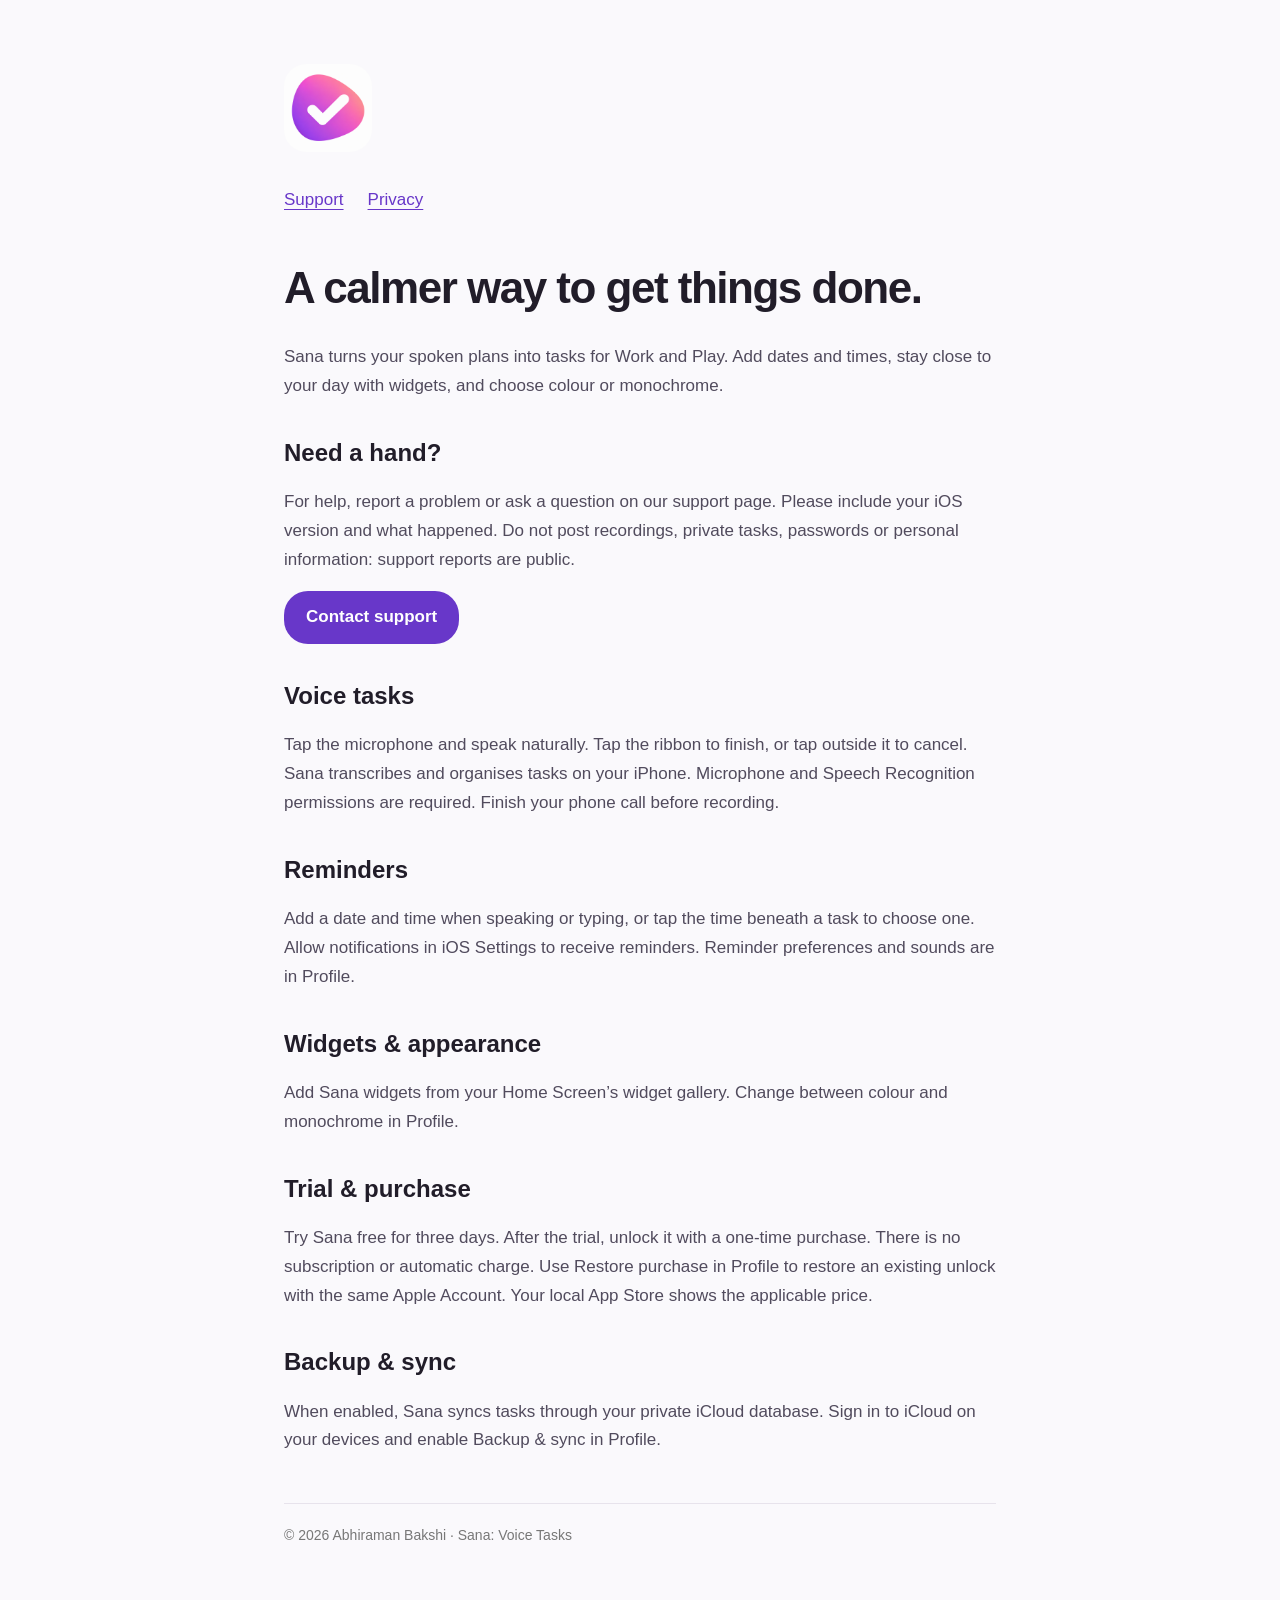
==== index.html @ ad00d0a8 "Publish Sana support and privacy pages" ====
<!doctype html><html lang="en"><head><meta charset="utf-8"><meta name="viewport" content="width=device-width, initial-scale=1"><title>Support · Sana</title><link rel="stylesheet" href="style.css"></head><body><main><a href="index.html" aria-label="Sana home"><img src="icon.png" alt="Sana"></a><nav><a href="index.html">Support</a><a href="privacy.html">Privacy</a></nav><h1>A calmer way to get things done.</h1><p>Sana turns your spoken plans into tasks for Work and Play. Add dates and times, stay close to your day with widgets, and choose colour or monochrome.</p><h2>Need a hand?</h2><p>For help, report a problem or ask a question on our support page. Please include your iOS version and what happened. Do not post recordings, private tasks, passwords or personal information: support reports are public.</p><a class="button" href="https://github.com/devdevab/sana-support/issues/new">Contact support</a><h2>Voice tasks</h2><p>Tap the microphone and speak naturally. Tap the ribbon to finish, or tap outside it to cancel. Sana transcribes and organises tasks on your iPhone. Microphone and Speech Recognition permissions are required. Finish your phone call before recording.</p><h2>Reminders</h2><p>Add a date and time when speaking or typing, or tap the time beneath a task to choose one. Allow notifications in iOS Settings to receive reminders. Reminder preferences and sounds are in Profile.</p><h2>Widgets & appearance</h2><p>Add Sana widgets from your Home Screen’s widget gallery. Change between colour and monochrome in Profile.</p><h2>Trial & purchase</h2><p>Try Sana free for three days. After the trial, unlock it with a one-time purchase. There is no subscription or automatic charge. Use Restore purchase in Profile to restore an existing unlock with the same Apple Account. Your local App Store shows the applicable price.</p><h2>Backup & sync</h2><p>When enabled, Sana syncs tasks through your private iCloud database. Sign in to iCloud on your devices and enable Backup & sync in Profile.</p><footer class="small">© 2026 Abhiraman Bakshi · Sana: Voice Tasks</footer></main></body></html>
---- style.css ----
*{box-sizing:border-box}body{margin:0;background:#faf9fc;color:#211d29;font:17px/1.7 -apple-system,BlinkMacSystemFont,"Segoe UI",sans-serif}main{max-width:760px;margin:auto;padding:64px 24px}nav{display:flex;gap:24px;margin:24px 0 48px}a{color:#6837c9;text-underline-offset:4px}img{width:88px;border-radius:22px}h1{font-size:44px;line-height:1.15;letter-spacing:-1.5px}h2{font-size:24px;margin-top:36px;line-height:1.3}p,li{color:#514b5d}.small{font-size:14px;color:#777}footer{border-top:1px solid #e7e3ec;margin-top:48px;padding-top:20px}.button{display:inline-block;background:#6837c9;color:white;padding:12px 22px;border-radius:24px;text-decoration:none;font-weight:600}
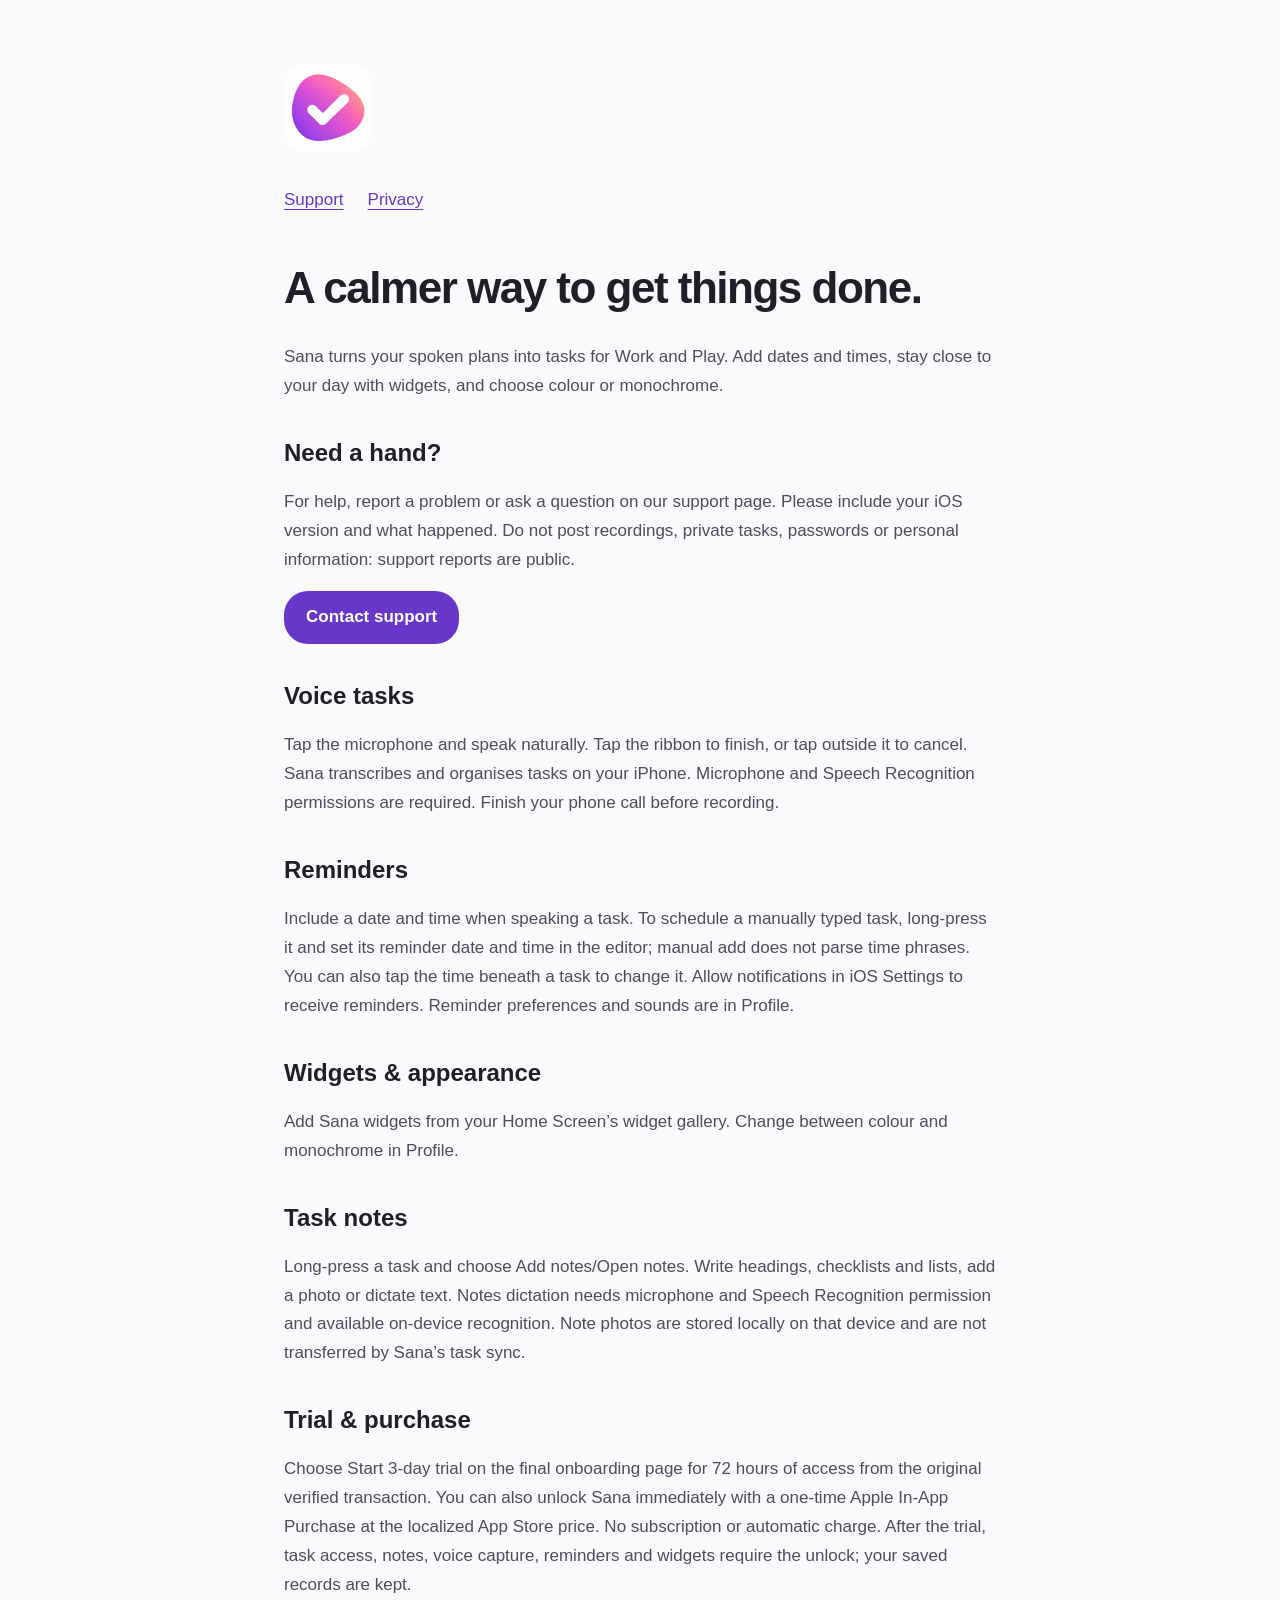
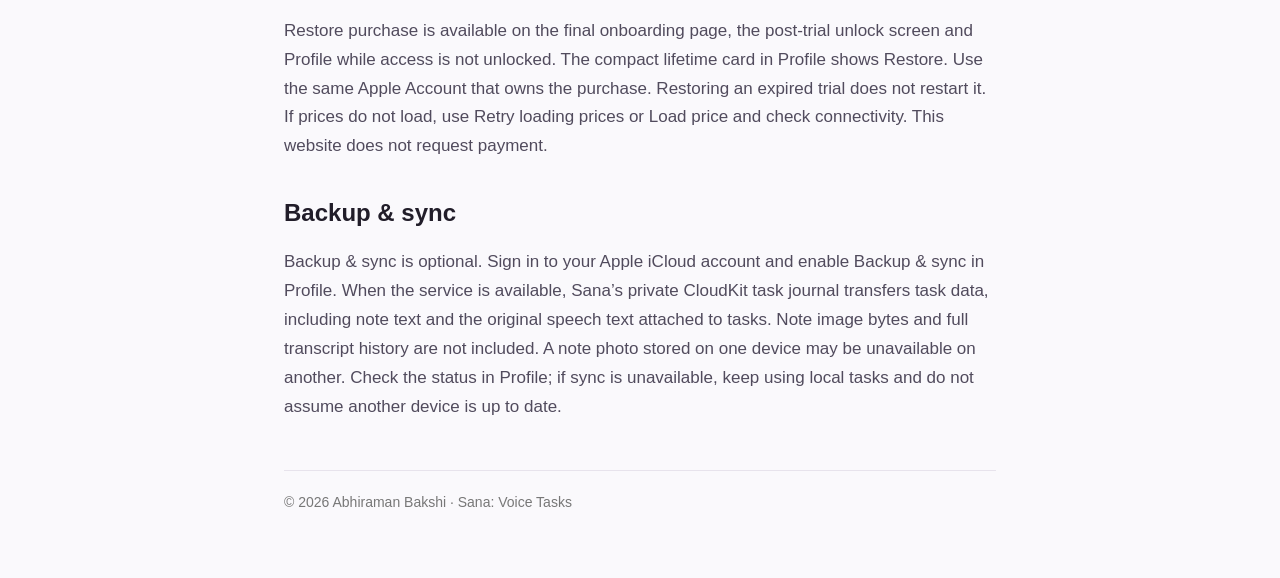
==== commit ff88cf60: "Correct Sana support instructions and privacy data boundaries" ====
--- a/index.html
+++ b/index.html
@@ -1 +1 @@
-<!doctype html><html lang="en"><head><meta charset="utf-8"><meta name="viewport" content="width=device-width, initial-scale=1"><title>Support · Sana</title><link rel="stylesheet" href="style.css"></head><body><main><a href="index.html" aria-label="Sana home"><img src="icon.png" alt="Sana"></a><nav><a href="index.html">Support</a><a href="privacy.html">Privacy</a></nav><h1>A calmer way to get things done.</h1><p>Sana turns your spoken plans into tasks for Work and Play. Add dates and times, stay close to your day with widgets, and choose colour or monochrome.</p><h2>Need a hand?</h2><p>For help, report a problem or ask a question on our support page. Please include your iOS version and what happened. Do not post recordings, private tasks, passwords or personal information: support reports are public.</p><a class="button" href="https://github.com/devdevab/sana-support/issues/new">Contact support</a><h2>Voice tasks</h2><p>Tap the microphone and speak naturally. Tap the ribbon to finish, or tap outside it to cancel. Sana transcribes and organises tasks on your iPhone. Microphone and Speech Recognition permissions are required. Finish your phone call before recording.</p><h2>Reminders</h2><p>Add a date and time when speaking or typing, or tap the time beneath a task to choose one. Allow notifications in iOS Settings to receive reminders. Reminder preferences and sounds are in Profile.</p><h2>Widgets & appearance</h2><p>Add Sana widgets from your Home Screen’s widget gallery. Change between colour and monochrome in Profile.</p><h2>Trial & purchase</h2><p>Try Sana free for three days. After the trial, unlock it with a one-time purchase. There is no subscription or automatic charge. Use Restore purchase in Profile to restore an existing unlock with the same Apple Account. Your local App Store shows the applicable price.</p><h2>Backup & sync</h2><p>When enabled, Sana syncs tasks through your private iCloud database. Sign in to iCloud on your devices and enable Backup & sync in Profile.</p><footer class="small">© 2026 Abhiraman Bakshi · Sana: Voice Tasks</footer></main></body></html>+<!doctype html><html lang="en"><head><meta charset="utf-8"><meta name="viewport" content="width=device-width, initial-scale=1"><title>Support · Sana</title><link rel="stylesheet" href="style.css"></head><body><main><a href="index.html" aria-label="Sana home"><img src="icon.png" alt="Sana"></a><nav><a href="index.html">Support</a><a href="privacy.html">Privacy</a></nav><h1>A calmer way to get things done.</h1><p>Sana turns your spoken plans into tasks for Work and Play. Add dates and times, stay close to your day with widgets, and choose colour or monochrome.</p><h2>Need a hand?</h2><p>For help, report a problem or ask a question on our support page. Please include your iOS version and what happened. Do not post recordings, private tasks, passwords or personal information: support reports are public.</p><a class="button" href="https://github.com/devdevab/sana-support/issues/new">Contact support</a><h2>Voice tasks</h2><p>Tap the microphone and speak naturally. Tap the ribbon to finish, or tap outside it to cancel. Sana transcribes and organises tasks on your iPhone. Microphone and Speech Recognition permissions are required. Finish your phone call before recording.</p><h2>Reminders</h2><p>Include a date and time when speaking a task. To schedule a manually typed task, long-press it and set its reminder date and time in the editor; manual add does not parse time phrases. You can also tap the time beneath a task to change it. Allow notifications in iOS Settings to receive reminders. Reminder preferences and sounds are in Profile.</p><h2>Widgets & appearance</h2><p>Add Sana widgets from your Home Screen’s widget gallery. Change between colour and monochrome in Profile.</p><h2>Task notes</h2><p>Long-press a task and choose Add notes/Open notes. Write headings, checklists and lists, add a photo or dictate text. Notes dictation needs microphone and Speech Recognition permission and available on-device recognition. Note photos are stored locally on that device and are not transferred by Sana’s task sync.</p><h2>Trial & purchase</h2><p>Choose Start 3-day trial on the final onboarding page for 72 hours of access from the original verified transaction. You can also unlock Sana immediately with a one-time Apple In-App Purchase at the localized App Store price. No subscription or automatic charge. After the trial, task access, notes, voice capture, reminders and widgets require the unlock; your saved records are kept.</p><p>Restore purchase is available on the final onboarding page, the post-trial unlock screen and Profile while access is not unlocked. The compact lifetime card in Profile shows Restore. Use the same Apple Account that owns the purchase. Restoring an expired trial does not restart it. If prices do not load, use Retry loading prices or Load price and check connectivity. This website does not request payment.</p><h2>Backup & sync</h2><p>Backup &amp; sync is optional. Sign in to your Apple iCloud account and enable Backup &amp; sync in Profile. When the service is available, Sana’s private CloudKit task journal transfers task data, including note text and the original speech text attached to tasks. Note image bytes and full transcript history are not included. A note photo stored on one device may be unavailable on another. Check the status in Profile; if sync is unavailable, keep using local tasks and do not assume another device is up to date.</p><footer class="small">© 2026 Abhiraman Bakshi · Sana: Voice Tasks</footer></main></body></html>
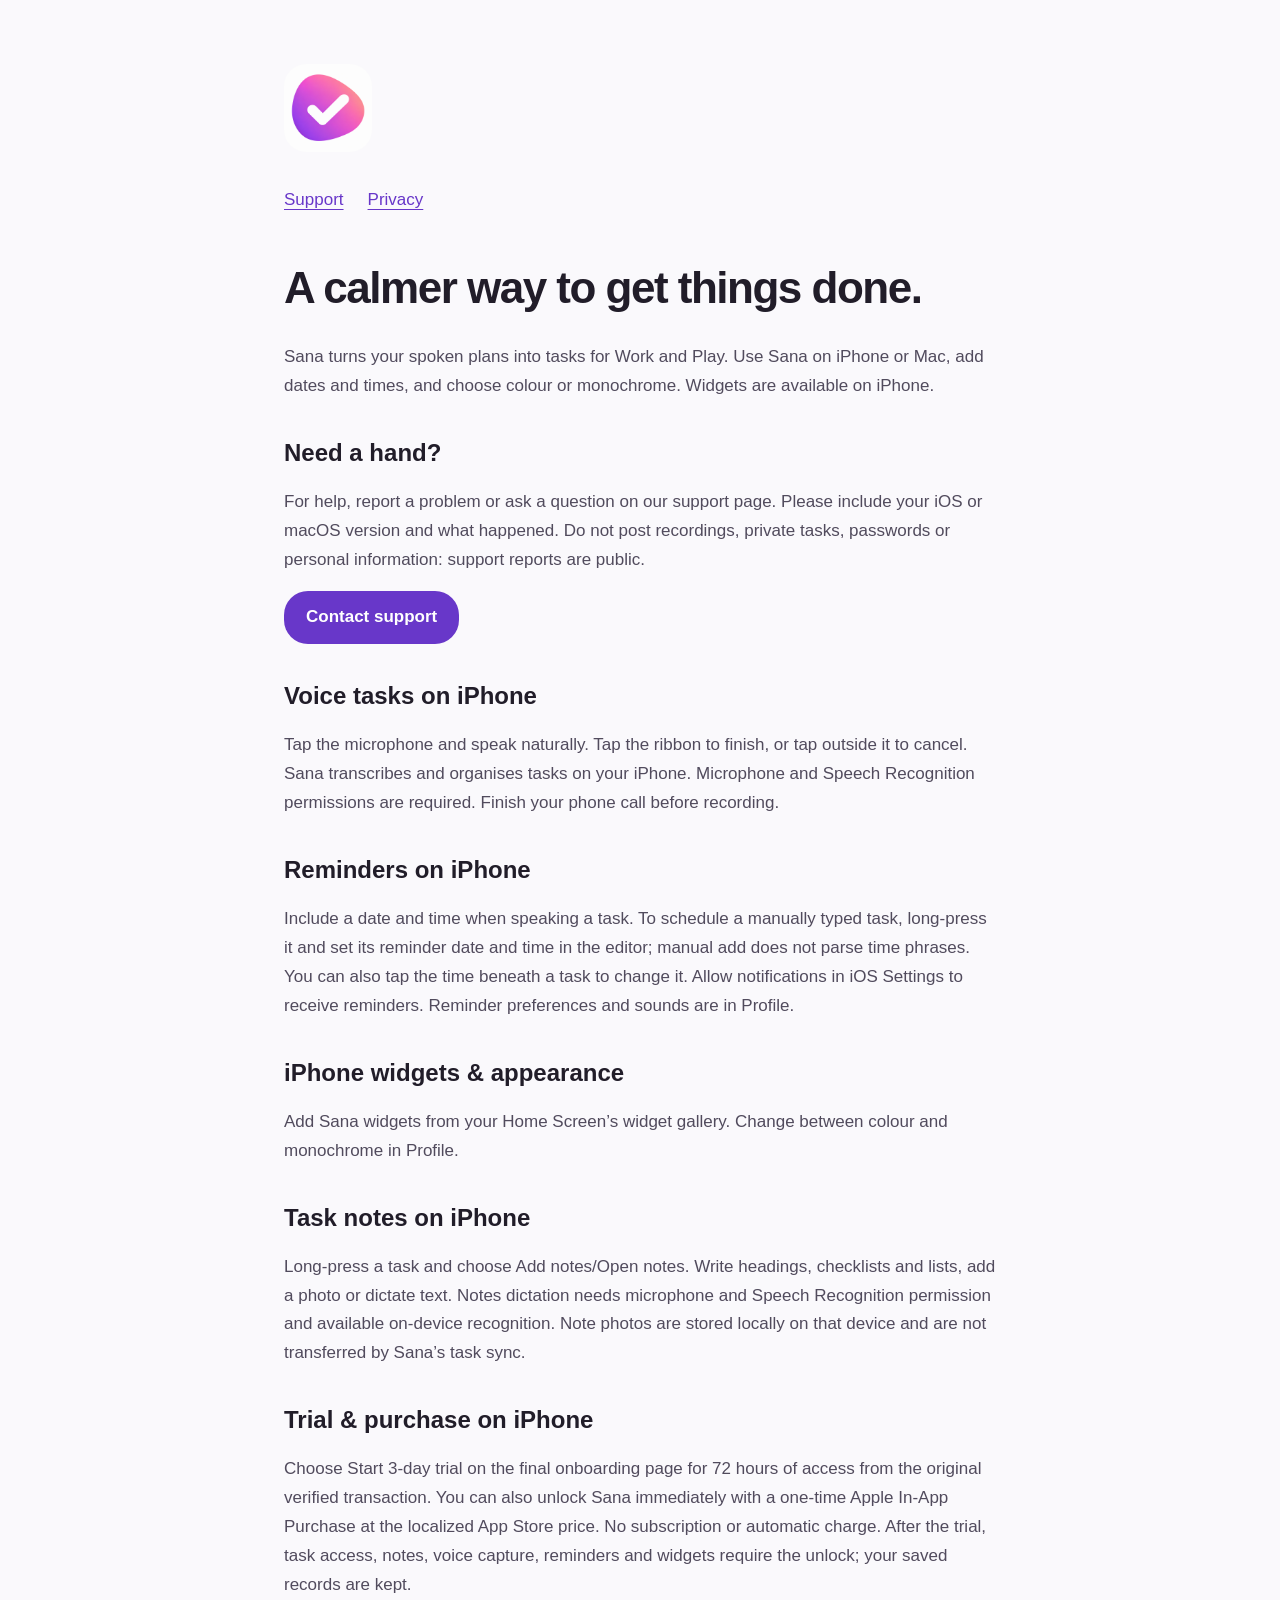
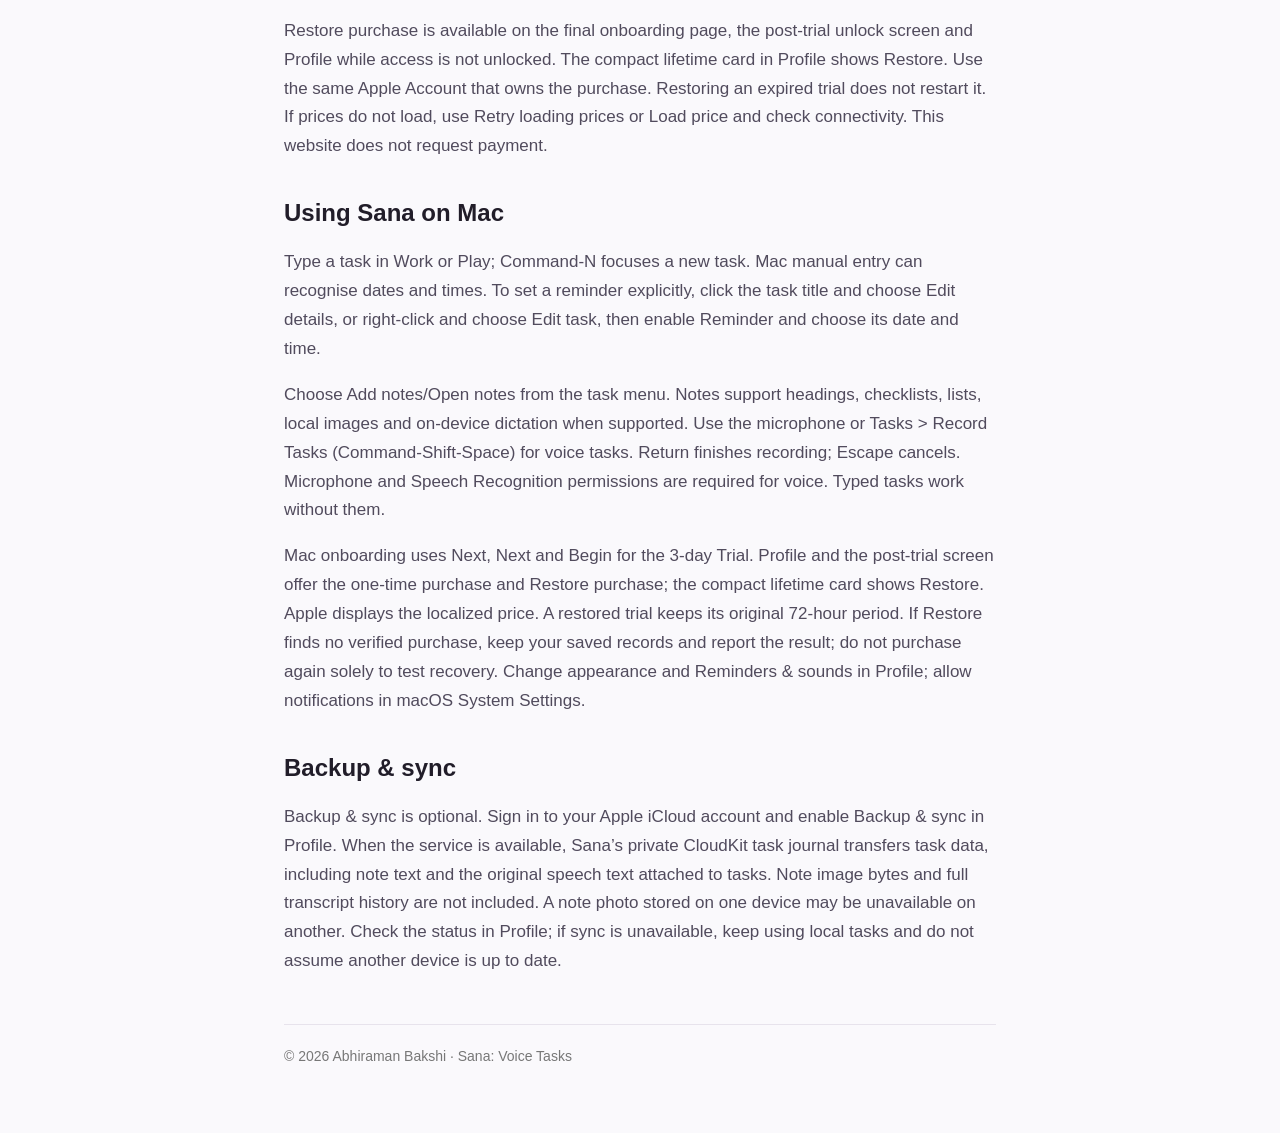
==== commit bf90b3af: "Document native Mac support and privacy boundaries" ====
--- a/index.html
+++ b/index.html
@@ -1 +1 @@
-<!doctype html><html lang="en"><head><meta charset="utf-8"><meta name="viewport" content="width=device-width, initial-scale=1"><title>Support · Sana</title><link rel="stylesheet" href="style.css"></head><body><main><a href="index.html" aria-label="Sana home"><img src="icon.png" alt="Sana"></a><nav><a href="index.html">Support</a><a href="privacy.html">Privacy</a></nav><h1>A calmer way to get things done.</h1><p>Sana turns your spoken plans into tasks for Work and Play. Add dates and times, stay close to your day with widgets, and choose colour or monochrome.</p><h2>Need a hand?</h2><p>For help, report a problem or ask a question on our support page. Please include your iOS version and what happened. Do not post recordings, private tasks, passwords or personal information: support reports are public.</p><a class="button" href="https://github.com/devdevab/sana-support/issues/new">Contact support</a><h2>Voice tasks</h2><p>Tap the microphone and speak naturally. Tap the ribbon to finish, or tap outside it to cancel. Sana transcribes and organises tasks on your iPhone. Microphone and Speech Recognition permissions are required. Finish your phone call before recording.</p><h2>Reminders</h2><p>Include a date and time when speaking a task. To schedule a manually typed task, long-press it and set its reminder date and time in the editor; manual add does not parse time phrases. You can also tap the time beneath a task to change it. Allow notifications in iOS Settings to receive reminders. Reminder preferences and sounds are in Profile.</p><h2>Widgets & appearance</h2><p>Add Sana widgets from your Home Screen’s widget gallery. Change between colour and monochrome in Profile.</p><h2>Task notes</h2><p>Long-press a task and choose Add notes/Open notes. Write headings, checklists and lists, add a photo or dictate text. Notes dictation needs microphone and Speech Recognition permission and available on-device recognition. Note photos are stored locally on that device and are not transferred by Sana’s task sync.</p><h2>Trial & purchase</h2><p>Choose Start 3-day trial on the final onboarding page for 72 hours of access from the original verified transaction. You can also unlock Sana immediately with a one-time Apple In-App Purchase at the localized App Store price. No subscription or automatic charge. After the trial, task access, notes, voice capture, reminders and widgets require the unlock; your saved records are kept.</p><p>Restore purchase is available on the final onboarding page, the post-trial unlock screen and Profile while access is not unlocked. The compact lifetime card in Profile shows Restore. Use the same Apple Account that owns the purchase. Restoring an expired trial does not restart it. If prices do not load, use Retry loading prices or Load price and check connectivity. This website does not request payment.</p><h2>Backup & sync</h2><p>Backup &amp; sync is optional. Sign in to your Apple iCloud account and enable Backup &amp; sync in Profile. When the service is available, Sana’s private CloudKit task journal transfers task data, including note text and the original speech text attached to tasks. Note image bytes and full transcript history are not included. A note photo stored on one device may be unavailable on another. Check the status in Profile; if sync is unavailable, keep using local tasks and do not assume another device is up to date.</p><footer class="small">© 2026 Abhiraman Bakshi · Sana: Voice Tasks</footer></main></body></html>+<!doctype html><html lang="en"><head><meta charset="utf-8"><meta name="viewport" content="width=device-width, initial-scale=1"><title>Support · Sana</title><link rel="stylesheet" href="style.css"></head><body><main><a href="index.html" aria-label="Sana home"><img src="icon.png" alt="Sana"></a><nav><a href="index.html">Support</a><a href="privacy.html">Privacy</a></nav><h1>A calmer way to get things done.</h1><p>Sana turns your spoken plans into tasks for Work and Play. Use Sana on iPhone or Mac, add dates and times, and choose colour or monochrome. Widgets are available on iPhone.</p><h2>Need a hand?</h2><p>For help, report a problem or ask a question on our support page. Please include your iOS or macOS version and what happened. Do not post recordings, private tasks, passwords or personal information: support reports are public.</p><a class="button" href="https://github.com/devdevab/sana-support/issues/new">Contact support</a><h2>Voice tasks on iPhone</h2><p>Tap the microphone and speak naturally. Tap the ribbon to finish, or tap outside it to cancel. Sana transcribes and organises tasks on your iPhone. Microphone and Speech Recognition permissions are required. Finish your phone call before recording.</p><h2>Reminders on iPhone</h2><p>Include a date and time when speaking a task. To schedule a manually typed task, long-press it and set its reminder date and time in the editor; manual add does not parse time phrases. You can also tap the time beneath a task to change it. Allow notifications in iOS Settings to receive reminders. Reminder preferences and sounds are in Profile.</p><h2>iPhone widgets & appearance</h2><p>Add Sana widgets from your Home Screen’s widget gallery. Change between colour and monochrome in Profile.</p><h2>Task notes on iPhone</h2><p>Long-press a task and choose Add notes/Open notes. Write headings, checklists and lists, add a photo or dictate text. Notes dictation needs microphone and Speech Recognition permission and available on-device recognition. Note photos are stored locally on that device and are not transferred by Sana’s task sync.</p><h2>Trial & purchase on iPhone</h2><p>Choose Start 3-day trial on the final onboarding page for 72 hours of access from the original verified transaction. You can also unlock Sana immediately with a one-time Apple In-App Purchase at the localized App Store price. No subscription or automatic charge. After the trial, task access, notes, voice capture, reminders and widgets require the unlock; your saved records are kept.</p><p>Restore purchase is available on the final onboarding page, the post-trial unlock screen and Profile while access is not unlocked. The compact lifetime card in Profile shows Restore. Use the same Apple Account that owns the purchase. Restoring an expired trial does not restart it. If prices do not load, use Retry loading prices or Load price and check connectivity. This website does not request payment.</p><h2>Using Sana on Mac</h2><p>Type a task in Work or Play; Command-N focuses a new task. Mac manual entry can recognise dates and times. To set a reminder explicitly, click the task title and choose Edit details, or right-click and choose Edit task, then enable Reminder and choose its date and time.</p><p>Choose Add notes/Open notes from the task menu. Notes support headings, checklists, lists, local images and on-device dictation when supported. Use the microphone or Tasks &gt; Record Tasks (Command-Shift-Space) for voice tasks. Return finishes recording; Escape cancels. Microphone and Speech Recognition permissions are required for voice. Typed tasks work without them.</p><p>Mac onboarding uses Next, Next and Begin for the 3-day Trial. Profile and the post-trial screen offer the one-time purchase and Restore purchase; the compact lifetime card shows Restore. Apple displays the localized price. A restored trial keeps its original 72-hour period. If Restore finds no verified purchase, keep your saved records and report the result; do not purchase again solely to test recovery. Change appearance and Reminders &amp; sounds in Profile; allow notifications in macOS System Settings.</p><h2>Backup & sync</h2><p>Backup &amp; sync is optional. Sign in to your Apple iCloud account and enable Backup &amp; sync in Profile. When the service is available, Sana’s private CloudKit task journal transfers task data, including note text and the original speech text attached to tasks. Note image bytes and full transcript history are not included. A note photo stored on one device may be unavailable on another. Check the status in Profile; if sync is unavailable, keep using local tasks and do not assume another device is up to date.</p><footer class="small">© 2026 Abhiraman Bakshi · Sana: Voice Tasks</footer></main></body></html>
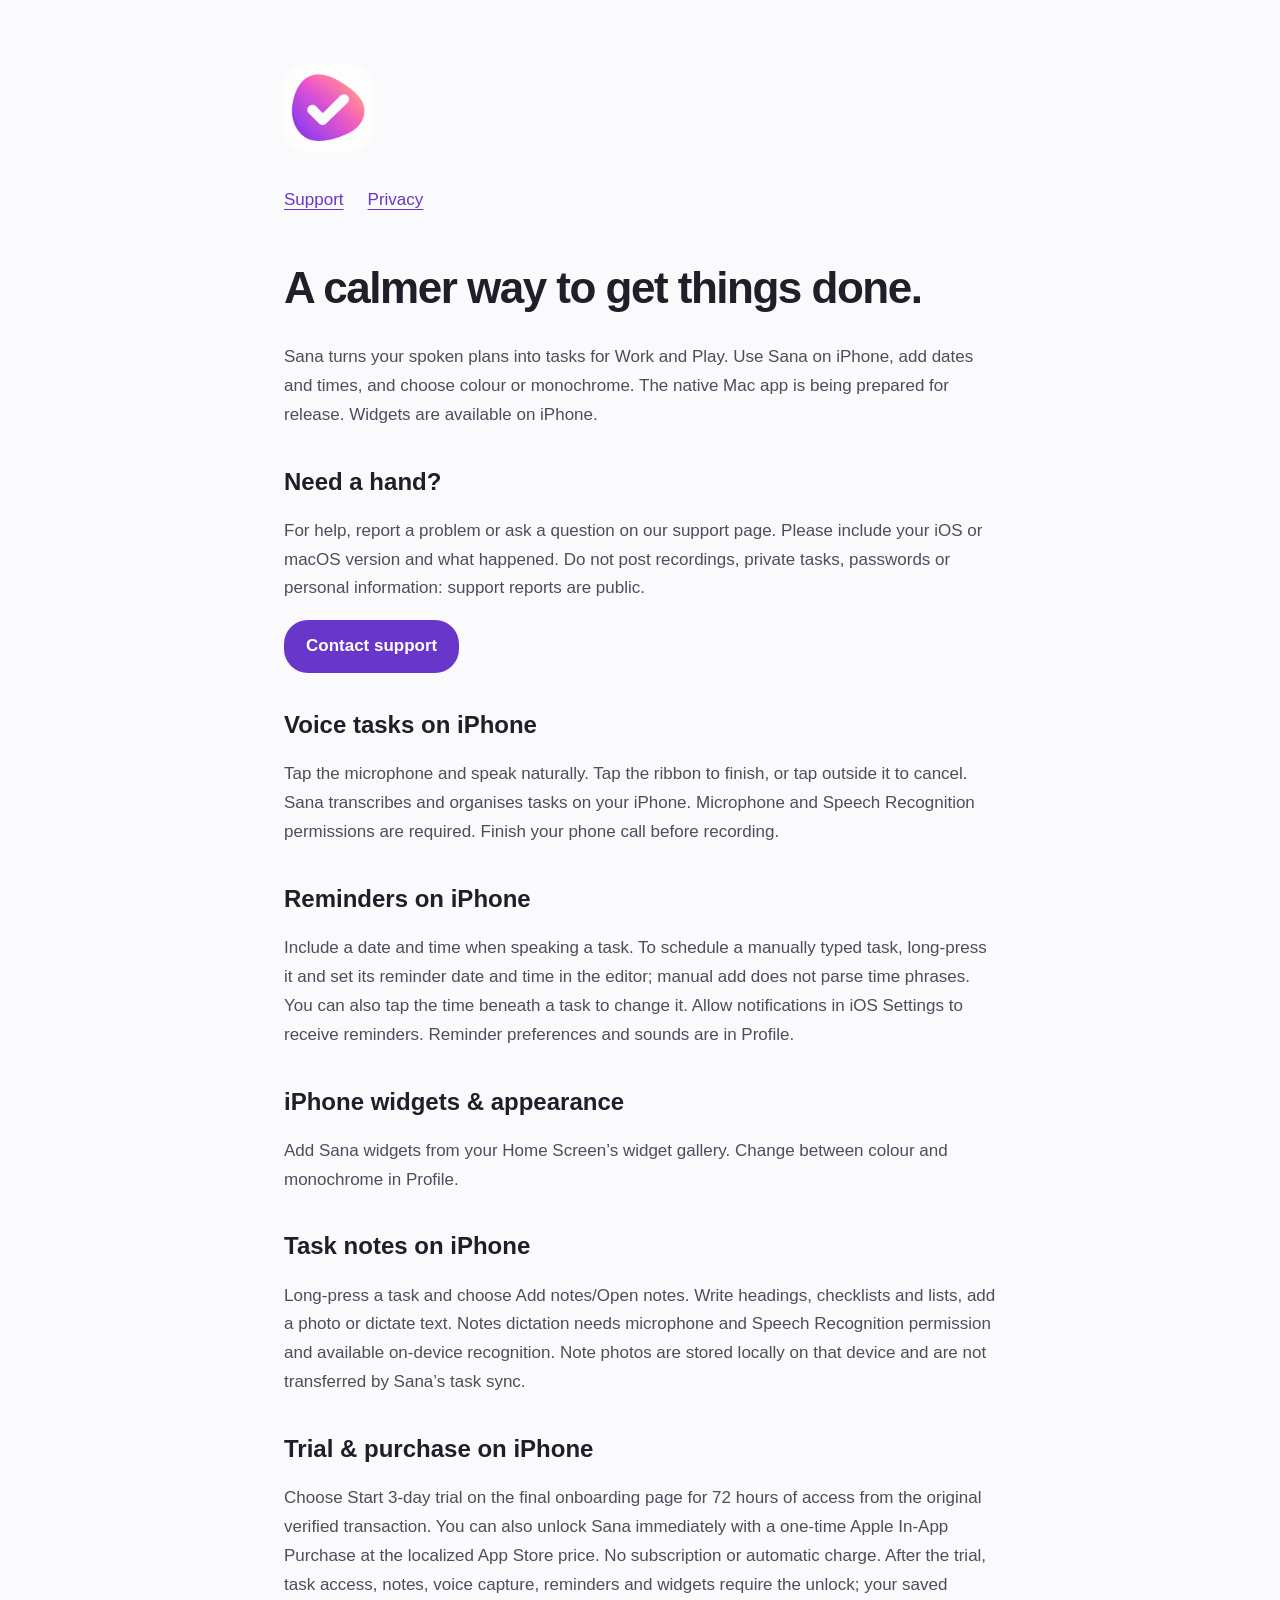
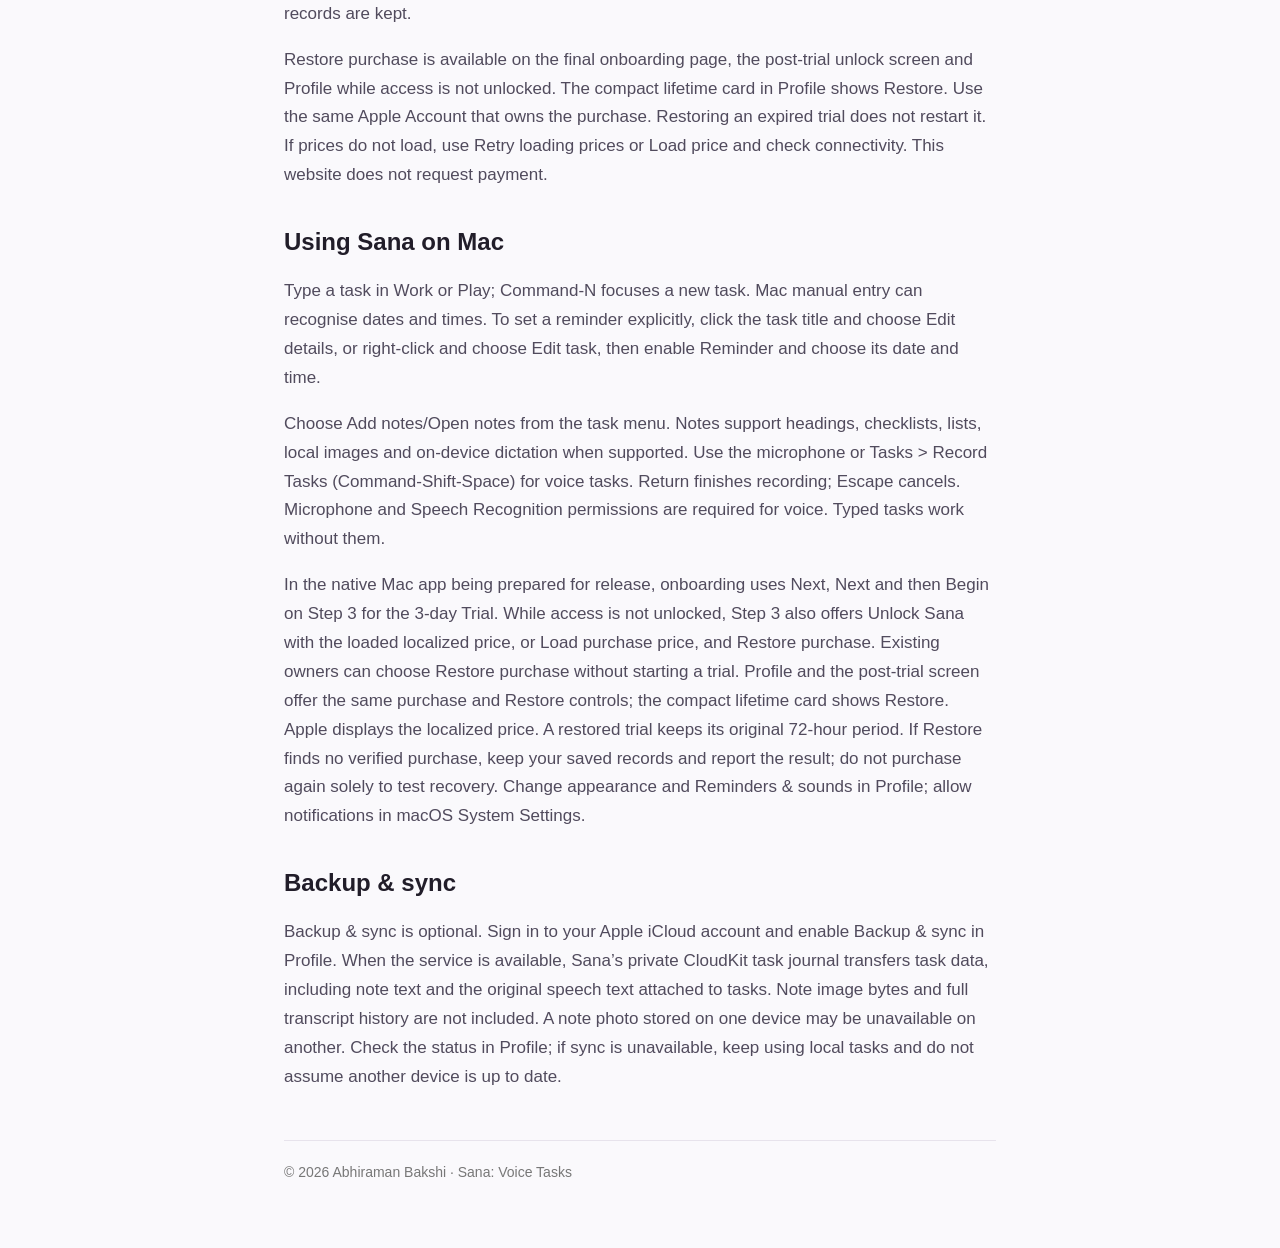
==== commit e8d6e99a: "Clarify native Mac preparation and final onboarding purchase routes" ====
--- a/index.html
+++ b/index.html
@@ -1 +1 @@
-<!doctype html><html lang="en"><head><meta charset="utf-8"><meta name="viewport" content="width=device-width, initial-scale=1"><title>Support · Sana</title><link rel="stylesheet" href="style.css"></head><body><main><a href="index.html" aria-label="Sana home"><img src="icon.png" alt="Sana"></a><nav><a href="index.html">Support</a><a href="privacy.html">Privacy</a></nav><h1>A calmer way to get things done.</h1><p>Sana turns your spoken plans into tasks for Work and Play. Use Sana on iPhone or Mac, add dates and times, and choose colour or monochrome. Widgets are available on iPhone.</p><h2>Need a hand?</h2><p>For help, report a problem or ask a question on our support page. Please include your iOS or macOS version and what happened. Do not post recordings, private tasks, passwords or personal information: support reports are public.</p><a class="button" href="https://github.com/devdevab/sana-support/issues/new">Contact support</a><h2>Voice tasks on iPhone</h2><p>Tap the microphone and speak naturally. Tap the ribbon to finish, or tap outside it to cancel. Sana transcribes and organises tasks on your iPhone. Microphone and Speech Recognition permissions are required. Finish your phone call before recording.</p><h2>Reminders on iPhone</h2><p>Include a date and time when speaking a task. To schedule a manually typed task, long-press it and set its reminder date and time in the editor; manual add does not parse time phrases. You can also tap the time beneath a task to change it. Allow notifications in iOS Settings to receive reminders. Reminder preferences and sounds are in Profile.</p><h2>iPhone widgets & appearance</h2><p>Add Sana widgets from your Home Screen’s widget gallery. Change between colour and monochrome in Profile.</p><h2>Task notes on iPhone</h2><p>Long-press a task and choose Add notes/Open notes. Write headings, checklists and lists, add a photo or dictate text. Notes dictation needs microphone and Speech Recognition permission and available on-device recognition. Note photos are stored locally on that device and are not transferred by Sana’s task sync.</p><h2>Trial & purchase on iPhone</h2><p>Choose Start 3-day trial on the final onboarding page for 72 hours of access from the original verified transaction. You can also unlock Sana immediately with a one-time Apple In-App Purchase at the localized App Store price. No subscription or automatic charge. After the trial, task access, notes, voice capture, reminders and widgets require the unlock; your saved records are kept.</p><p>Restore purchase is available on the final onboarding page, the post-trial unlock screen and Profile while access is not unlocked. The compact lifetime card in Profile shows Restore. Use the same Apple Account that owns the purchase. Restoring an expired trial does not restart it. If prices do not load, use Retry loading prices or Load price and check connectivity. This website does not request payment.</p><h2>Using Sana on Mac</h2><p>Type a task in Work or Play; Command-N focuses a new task. Mac manual entry can recognise dates and times. To set a reminder explicitly, click the task title and choose Edit details, or right-click and choose Edit task, then enable Reminder and choose its date and time.</p><p>Choose Add notes/Open notes from the task menu. Notes support headings, checklists, lists, local images and on-device dictation when supported. Use the microphone or Tasks &gt; Record Tasks (Command-Shift-Space) for voice tasks. Return finishes recording; Escape cancels. Microphone and Speech Recognition permissions are required for voice. Typed tasks work without them.</p><p>Mac onboarding uses Next, Next and Begin for the 3-day Trial. Profile and the post-trial screen offer the one-time purchase and Restore purchase; the compact lifetime card shows Restore. Apple displays the localized price. A restored trial keeps its original 72-hour period. If Restore finds no verified purchase, keep your saved records and report the result; do not purchase again solely to test recovery. Change appearance and Reminders &amp; sounds in Profile; allow notifications in macOS System Settings.</p><h2>Backup & sync</h2><p>Backup &amp; sync is optional. Sign in to your Apple iCloud account and enable Backup &amp; sync in Profile. When the service is available, Sana’s private CloudKit task journal transfers task data, including note text and the original speech text attached to tasks. Note image bytes and full transcript history are not included. A note photo stored on one device may be unavailable on another. Check the status in Profile; if sync is unavailable, keep using local tasks and do not assume another device is up to date.</p><footer class="small">© 2026 Abhiraman Bakshi · Sana: Voice Tasks</footer></main></body></html>+<!doctype html><html lang="en"><head><meta charset="utf-8"><meta name="viewport" content="width=device-width, initial-scale=1"><title>Support · Sana</title><link rel="stylesheet" href="style.css"></head><body><main><a href="index.html" aria-label="Sana home"><img src="icon.png" alt="Sana"></a><nav><a href="index.html">Support</a><a href="privacy.html">Privacy</a></nav><h1>A calmer way to get things done.</h1><p>Sana turns your spoken plans into tasks for Work and Play. Use Sana on iPhone, add dates and times, and choose colour or monochrome. The native Mac app is being prepared for release. Widgets are available on iPhone.</p><h2>Need a hand?</h2><p>For help, report a problem or ask a question on our support page. Please include your iOS or macOS version and what happened. Do not post recordings, private tasks, passwords or personal information: support reports are public.</p><a class="button" href="https://github.com/devdevab/sana-support/issues/new">Contact support</a><h2>Voice tasks on iPhone</h2><p>Tap the microphone and speak naturally. Tap the ribbon to finish, or tap outside it to cancel. Sana transcribes and organises tasks on your iPhone. Microphone and Speech Recognition permissions are required. Finish your phone call before recording.</p><h2>Reminders on iPhone</h2><p>Include a date and time when speaking a task. To schedule a manually typed task, long-press it and set its reminder date and time in the editor; manual add does not parse time phrases. You can also tap the time beneath a task to change it. Allow notifications in iOS Settings to receive reminders. Reminder preferences and sounds are in Profile.</p><h2>iPhone widgets & appearance</h2><p>Add Sana widgets from your Home Screen’s widget gallery. Change between colour and monochrome in Profile.</p><h2>Task notes on iPhone</h2><p>Long-press a task and choose Add notes/Open notes. Write headings, checklists and lists, add a photo or dictate text. Notes dictation needs microphone and Speech Recognition permission and available on-device recognition. Note photos are stored locally on that device and are not transferred by Sana’s task sync.</p><h2>Trial & purchase on iPhone</h2><p>Choose Start 3-day trial on the final onboarding page for 72 hours of access from the original verified transaction. You can also unlock Sana immediately with a one-time Apple In-App Purchase at the localized App Store price. No subscription or automatic charge. After the trial, task access, notes, voice capture, reminders and widgets require the unlock; your saved records are kept.</p><p>Restore purchase is available on the final onboarding page, the post-trial unlock screen and Profile while access is not unlocked. The compact lifetime card in Profile shows Restore. Use the same Apple Account that owns the purchase. Restoring an expired trial does not restart it. If prices do not load, use Retry loading prices or Load price and check connectivity. This website does not request payment.</p><h2>Using Sana on Mac</h2><p>Type a task in Work or Play; Command-N focuses a new task. Mac manual entry can recognise dates and times. To set a reminder explicitly, click the task title and choose Edit details, or right-click and choose Edit task, then enable Reminder and choose its date and time.</p><p>Choose Add notes/Open notes from the task menu. Notes support headings, checklists, lists, local images and on-device dictation when supported. Use the microphone or Tasks &gt; Record Tasks (Command-Shift-Space) for voice tasks. Return finishes recording; Escape cancels. Microphone and Speech Recognition permissions are required for voice. Typed tasks work without them.</p><p>In the native Mac app being prepared for release, onboarding uses Next, Next and then Begin on Step 3 for the 3-day Trial. While access is not unlocked, Step 3 also offers Unlock Sana with the loaded localized price, or Load purchase price, and Restore purchase. Existing owners can choose Restore purchase without starting a trial. Profile and the post-trial screen offer the same purchase and Restore controls; the compact lifetime card shows Restore. Apple displays the localized price. A restored trial keeps its original 72-hour period. If Restore finds no verified purchase, keep your saved records and report the result; do not purchase again solely to test recovery. Change appearance and Reminders &amp; sounds in Profile; allow notifications in macOS System Settings.</p><h2>Backup & sync</h2><p>Backup &amp; sync is optional. Sign in to your Apple iCloud account and enable Backup &amp; sync in Profile. When the service is available, Sana’s private CloudKit task journal transfers task data, including note text and the original speech text attached to tasks. Note image bytes and full transcript history are not included. A note photo stored on one device may be unavailable on another. Check the status in Profile; if sync is unavailable, keep using local tasks and do not assume another device is up to date.</p><footer class="small">© 2026 Abhiraman Bakshi · Sana: Voice Tasks</footer></main></body></html>
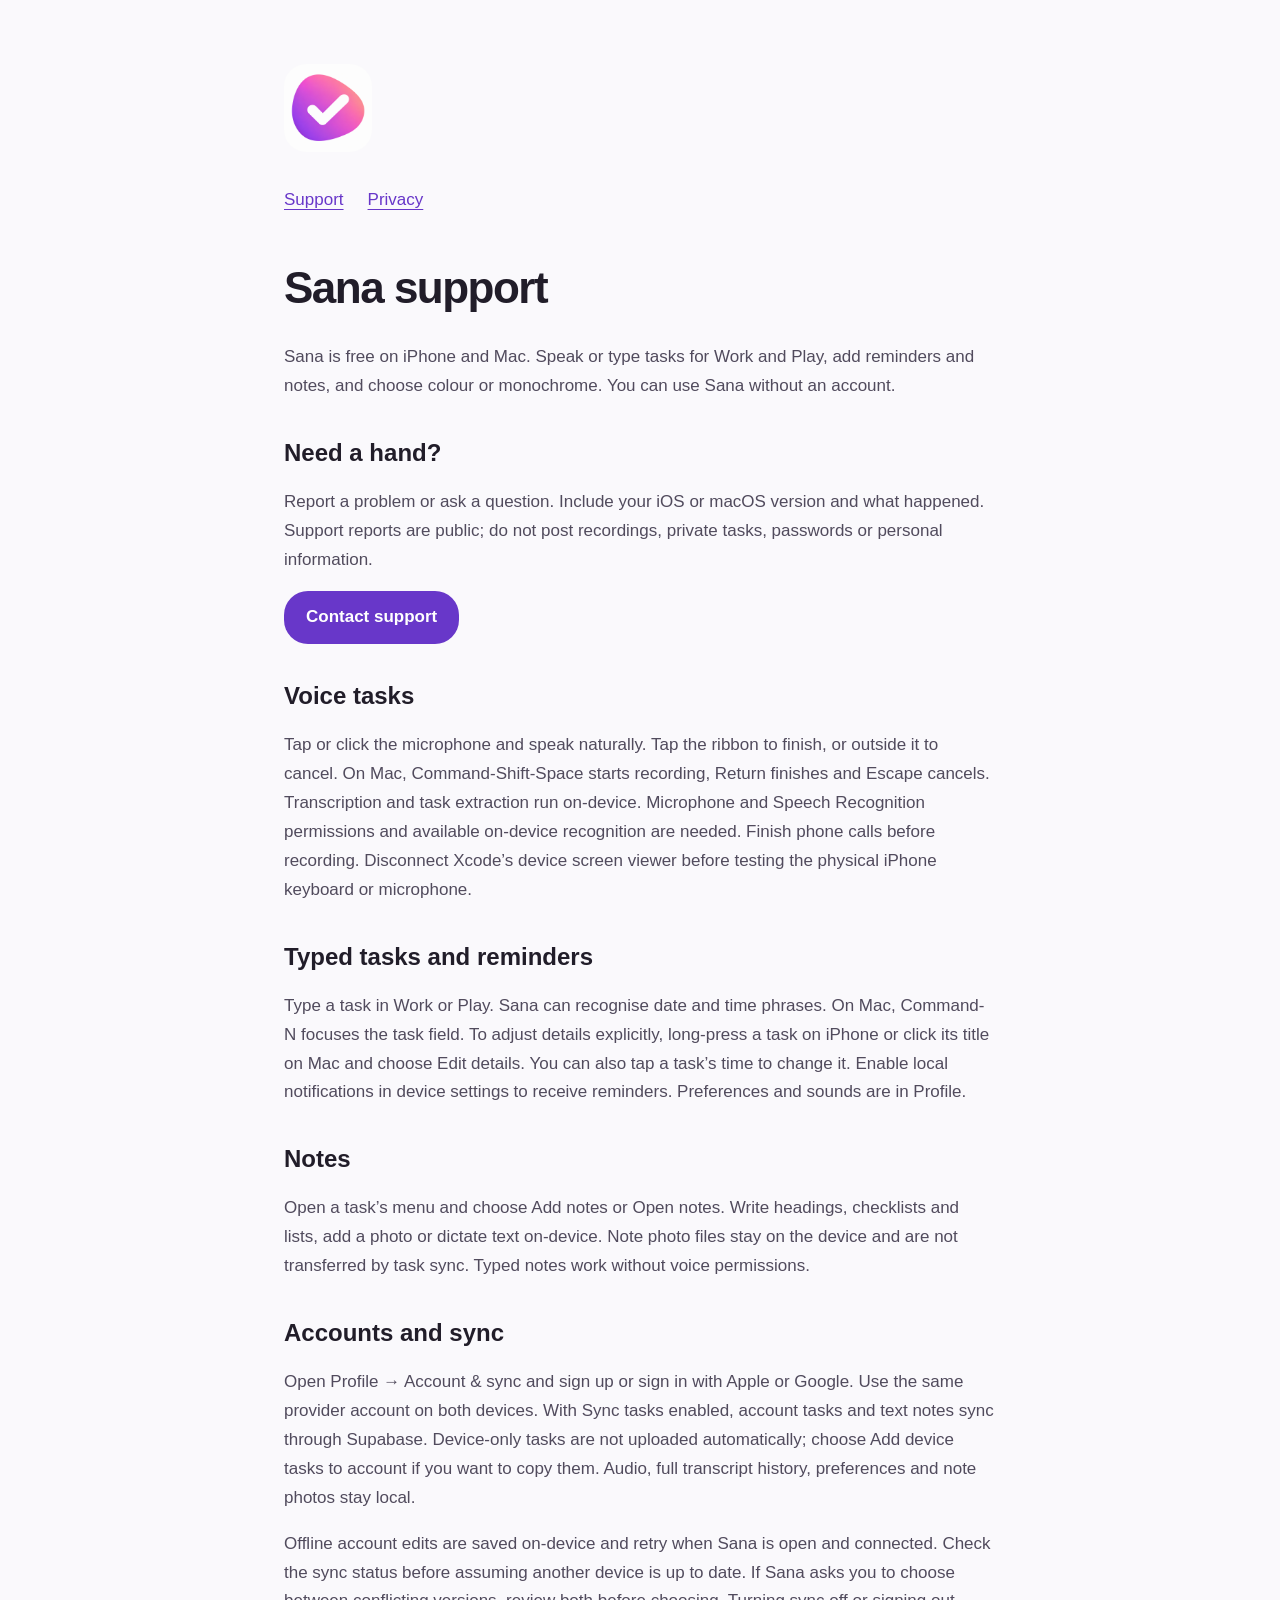
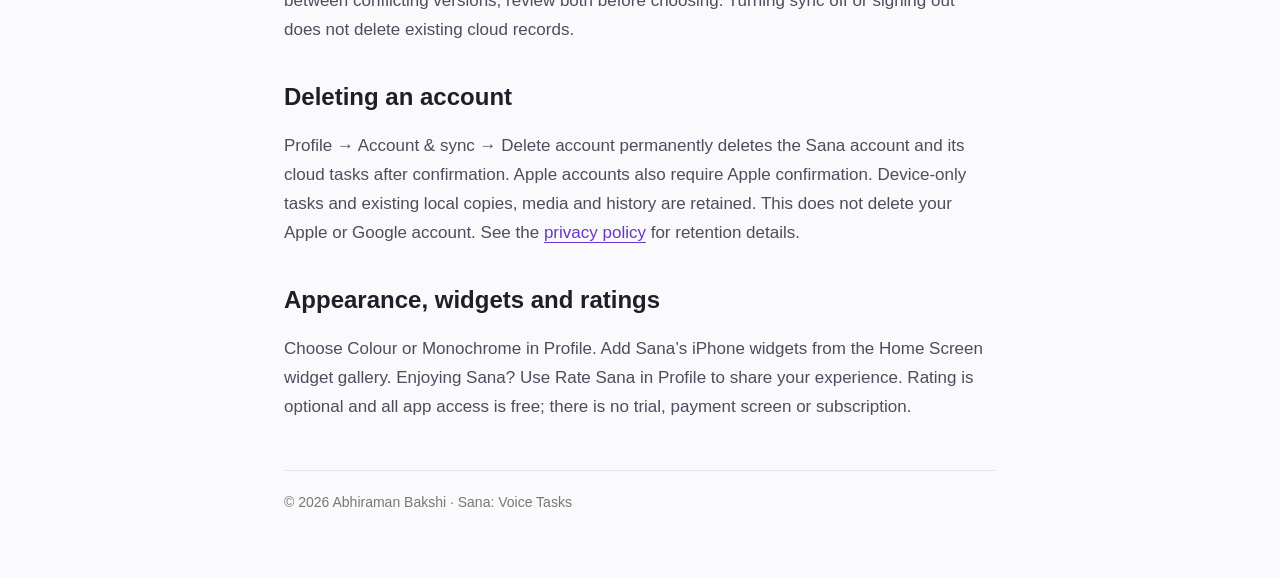
==== commit f7747034: "Update Sana support for free Mac and iPhone apps with account sync" ====
--- a/index.html
+++ b/index.html
@@ -1 +1,8 @@
-<!doctype html><html lang="en"><head><meta charset="utf-8"><meta name="viewport" content="width=device-width, initial-scale=1"><title>Support · Sana</title><link rel="stylesheet" href="style.css"></head><body><main><a href="index.html" aria-label="Sana home"><img src="icon.png" alt="Sana"></a><nav><a href="index.html">Support</a><a href="privacy.html">Privacy</a></nav><h1>A calmer way to get things done.</h1><p>Sana turns your spoken plans into tasks for Work and Play. Use Sana on iPhone, add dates and times, and choose colour or monochrome. The native Mac app is being prepared for release. Widgets are available on iPhone.</p><h2>Need a hand?</h2><p>For help, report a problem or ask a question on our support page. Please include your iOS or macOS version and what happened. Do not post recordings, private tasks, passwords or personal information: support reports are public.</p><a class="button" href="https://github.com/devdevab/sana-support/issues/new">Contact support</a><h2>Voice tasks on iPhone</h2><p>Tap the microphone and speak naturally. Tap the ribbon to finish, or tap outside it to cancel. Sana transcribes and organises tasks on your iPhone. Microphone and Speech Recognition permissions are required. Finish your phone call before recording.</p><h2>Reminders on iPhone</h2><p>Include a date and time when speaking a task. To schedule a manually typed task, long-press it and set its reminder date and time in the editor; manual add does not parse time phrases. You can also tap the time beneath a task to change it. Allow notifications in iOS Settings to receive reminders. Reminder preferences and sounds are in Profile.</p><h2>iPhone widgets & appearance</h2><p>Add Sana widgets from your Home Screen’s widget gallery. Change between colour and monochrome in Profile.</p><h2>Task notes on iPhone</h2><p>Long-press a task and choose Add notes/Open notes. Write headings, checklists and lists, add a photo or dictate text. Notes dictation needs microphone and Speech Recognition permission and available on-device recognition. Note photos are stored locally on that device and are not transferred by Sana’s task sync.</p><h2>Trial & purchase on iPhone</h2><p>Choose Start 3-day trial on the final onboarding page for 72 hours of access from the original verified transaction. You can also unlock Sana immediately with a one-time Apple In-App Purchase at the localized App Store price. No subscription or automatic charge. After the trial, task access, notes, voice capture, reminders and widgets require the unlock; your saved records are kept.</p><p>Restore purchase is available on the final onboarding page, the post-trial unlock screen and Profile while access is not unlocked. The compact lifetime card in Profile shows Restore. Use the same Apple Account that owns the purchase. Restoring an expired trial does not restart it. If prices do not load, use Retry loading prices or Load price and check connectivity. This website does not request payment.</p><h2>Using Sana on Mac</h2><p>Type a task in Work or Play; Command-N focuses a new task. Mac manual entry can recognise dates and times. To set a reminder explicitly, click the task title and choose Edit details, or right-click and choose Edit task, then enable Reminder and choose its date and time.</p><p>Choose Add notes/Open notes from the task menu. Notes support headings, checklists, lists, local images and on-device dictation when supported. Use the microphone or Tasks &gt; Record Tasks (Command-Shift-Space) for voice tasks. Return finishes recording; Escape cancels. Microphone and Speech Recognition permissions are required for voice. Typed tasks work without them.</p><p>In the native Mac app being prepared for release, onboarding uses Next, Next and then Begin on Step 3 for the 3-day Trial. While access is not unlocked, Step 3 also offers Unlock Sana with the loaded localized price, or Load purchase price, and Restore purchase. Existing owners can choose Restore purchase without starting a trial. Profile and the post-trial screen offer the same purchase and Restore controls; the compact lifetime card shows Restore. Apple displays the localized price. A restored trial keeps its original 72-hour period. If Restore finds no verified purchase, keep your saved records and report the result; do not purchase again solely to test recovery. Change appearance and Reminders &amp; sounds in Profile; allow notifications in macOS System Settings.</p><h2>Backup & sync</h2><p>Backup &amp; sync is optional. Sign in to your Apple iCloud account and enable Backup &amp; sync in Profile. When the service is available, Sana’s private CloudKit task journal transfers task data, including note text and the original speech text attached to tasks. Note image bytes and full transcript history are not included. A note photo stored on one device may be unavailable on another. Check the status in Profile; if sync is unavailable, keep using local tasks and do not assume another device is up to date.</p><footer class="small">© 2026 Abhiraman Bakshi · Sana: Voice Tasks</footer></main></body></html>+<!doctype html><html lang="en"><head><meta charset="utf-8"><meta name="viewport" content="width=device-width, initial-scale=1"><title>Support · Sana</title><link rel="stylesheet" href="style.css"></head><body><main><a href="index.html" aria-label="Sana home"><img src="icon.png" alt="Sana"></a><nav><a href="index.html">Support</a><a href="privacy.html">Privacy</a></nav><h1>Sana support</h1><p>Sana is free on iPhone and Mac. Speak or type tasks for Work and Play, add reminders and notes, and choose colour or monochrome. You can use Sana without an account.</p>
+<h2>Need a hand?</h2><p>Report a problem or ask a question. Include your iOS or macOS version and what happened. Support reports are public; do not post recordings, private tasks, passwords or personal information.</p><a class="button" href="https://github.com/devdevab/sana-support/issues/new">Contact support</a>
+<h2>Voice tasks</h2><p>Tap or click the microphone and speak naturally. Tap the ribbon to finish, or outside it to cancel. On Mac, Command-Shift-Space starts recording, Return finishes and Escape cancels. Transcription and task extraction run on-device. Microphone and Speech Recognition permissions and available on-device recognition are needed. Finish phone calls before recording. Disconnect Xcode’s device screen viewer before testing the physical iPhone keyboard or microphone.</p>
+<h2>Typed tasks and reminders</h2><p>Type a task in Work or Play. Sana can recognise date and time phrases. On Mac, Command-N focuses the task field. To adjust details explicitly, long-press a task on iPhone or click its title on Mac and choose Edit details. You can also tap a task’s time to change it. Enable local notifications in device settings to receive reminders. Preferences and sounds are in Profile.</p>
+<h2>Notes</h2><p>Open a task’s menu and choose Add notes or Open notes. Write headings, checklists and lists, add a photo or dictate text on-device. Note photo files stay on the device and are not transferred by task sync. Typed notes work without voice permissions.</p>
+<h2>Accounts and sync</h2><p>Open Profile → Account &amp; sync and sign up or sign in with Apple or Google. Use the same provider account on both devices. With Sync tasks enabled, account tasks and text notes sync through Supabase. Device-only tasks are not uploaded automatically; choose Add device tasks to account if you want to copy them. Audio, full transcript history, preferences and note photos stay local.</p><p>Offline account edits are saved on-device and retry when Sana is open and connected. Check the sync status before assuming another device is up to date. If Sana asks you to choose between conflicting versions, review both before choosing. Turning sync off or signing out does not delete existing cloud records.</p>
+<h2>Deleting an account</h2><p>Profile → Account &amp; sync → Delete account permanently deletes the Sana account and its cloud tasks after confirmation. Apple accounts also require Apple confirmation. Device-only tasks and existing local copies, media and history are retained. This does not delete your Apple or Google account. See the <a href="privacy.html">privacy policy</a> for retention details.</p>
+<h2>Appearance, widgets and ratings</h2><p>Choose Colour or Monochrome in Profile. Add Sana’s iPhone widgets from the Home Screen widget gallery. Enjoying Sana? Use Rate Sana in Profile to share your experience. Rating is optional and all app access is free; there is no trial, payment screen or subscription.</p><footer class="small">© 2026 Abhiraman Bakshi · Sana: Voice Tasks</footer></main></body></html>
